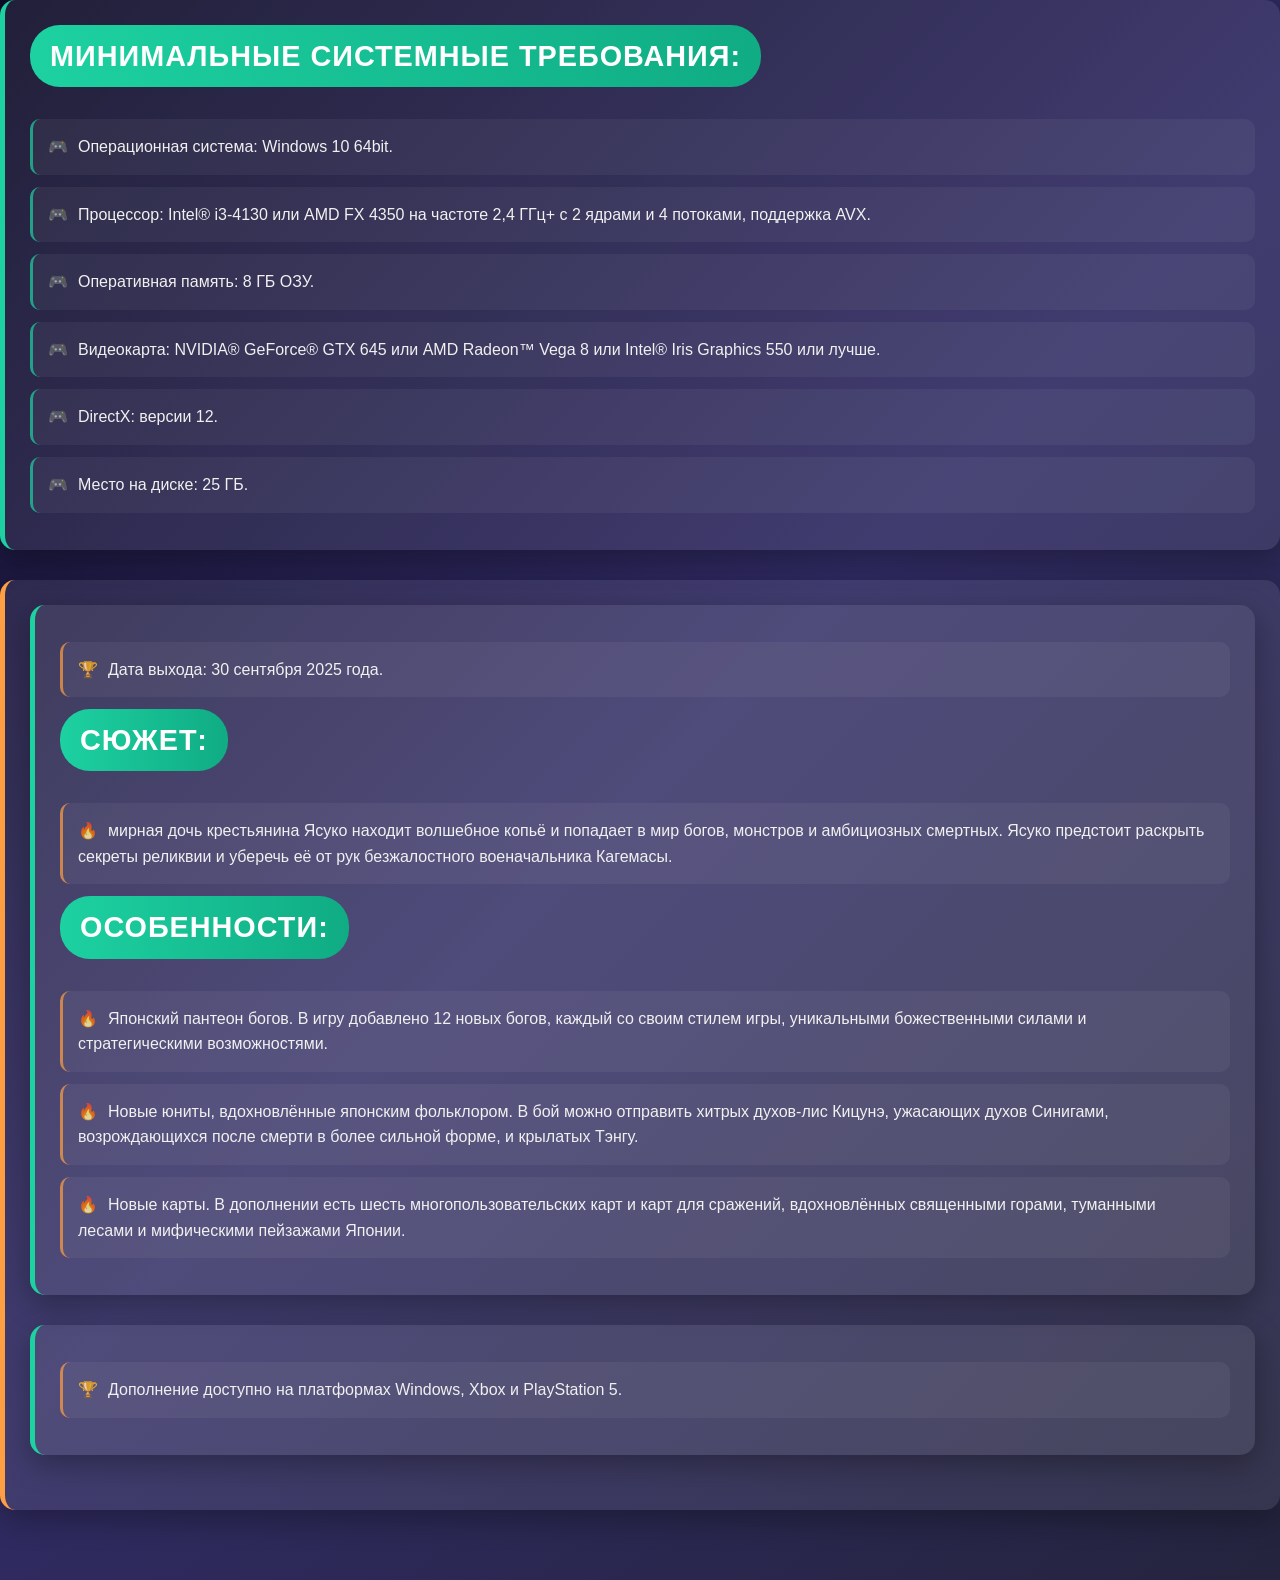
==== AgeofMythologyRetold.html @ ad367be1 "qfdsadgreqg" ====
<!DOCTYPE html>
<html lang="en">
<head>
    <meta charset="UTF-8">
    <meta name="viewport" content="width=device-width, initial-scale=1.0">
    <title>Age of Mythology Retold</title>
    <link rel="stylesheet" href="CSS/style.css">
</head>
<body>
    <div class="new-products">
        <span>Минимальные системные требования:</span>
        <p>Операционная система: Windows 10 64bit.</p>
        <p>Процессор: Intel® i3-4130 или AMD FX 4350 на частоте 2,4 ГГц+ с 2 ядрами и 4 потоками, поддержка AVX.</p>
        <p>Оперативная память: 8 ГБ ОЗУ.</p>
        <p>Видеокарта: NVIDIA® GeForce® GTX 645 или AMD Radeon™ Vega 8 или Intel® Iris Graphics 550 или лучше.</p>
        <p>DirectX: версии 12.</p>
        <p>Место на диске: 25 ГБ.</p>
    </div>

    <div class="popular">
        <div class="new-products">
            <p>Дата выхода: 30 сентября 2025 года.</p>
            <span>Сюжет:</span>
            <p>мирная дочь крестьянина Ясуко находит волшебное копьё и попадает в мир богов, 
                монстров и амбициозных смертных. Ясуко предстоит раскрыть секреты реликвии и уберечь
                 её от рук безжалостного военачальника Кагемасы.</p>
            <span>Особенности:</span>
            <p>Японский пантеон богов. В игру добавлено 12 новых богов, каждый со своим стилем игры, 
                уникальными божественными силами и стратегическими возможностями.</p>
            <p>Новые юниты, вдохновлённые японским фольклором. В бой можно отправить хитрых духов-лис Кицунэ, ужасающих духов Синигами,
                 возрождающихся после смерти в более сильной форме, и крылатых Тэнгу.</p>
            <p>Новые карты. В дополнении есть шесть многопользовательских карт и карт для сражений, 
                вдохновлённых священными горами, туманными лесами и мифическими пейзажами Японии.</p>
        </div>
        <div class="new-products">
            <p>Дополнение доступно на платформах Windows, Xbox и PlayStation 5. </p>
        </div>
        
    </div>
        <a href="index.html" class="btn btn2">Назад.</a>
    
    
</body>
</html>
---- CSS/style.css ----
* {
    margin: 0;
    padding: 0;
    box-sizing: border-box;
    font-family: 'Segoe UI', Tahoma, Geneva, Verdana, sans-serif;
}

body {
    background: linear-gradient(135deg, #0f0c29, #302b63, #24243e);
    color: #f0f0f0;
    line-height: 1.6;
    min-height: 100vh;
    padding-bottom: 40px;
}


.intro {
    text-align: center;
    padding: 30px 20px;
    background: rgba(0, 0, 0, 0.7);
    border-bottom: 3px solid #ff4757;
    margin-bottom: 20px;
}

.intro h1 {
    font-size: 2.8rem;
    color: #fff;
    text-shadow: 0 2px 10px rgba(255, 71, 87, 0.5);
    letter-spacing: 1px;
}


section {
    max-width: 1200px;
    margin: 0 auto;
    padding: 0 20px;
}


.intro2 {
    text-align: center;
    margin: 30px 0 40px;
    padding: 20px;
    background: rgba(255, 255, 255, 0.05);
    border-radius: 15px;
    backdrop-filter: blur(10px);
    border: 1px solid rgba(255, 255, 255, 0.1);
}

.intro2 h2 {
    font-size: 1.8rem;
    color: #70a1ff;
    font-weight: 300;
}


.new-products, .popular {
    background: rgba(255, 255, 255, 0.08);
    border-radius: 15px;
    padding: 25px;
    margin-bottom: 30px;
    box-shadow: 0 10px 30px rgba(0, 0, 0, 0.3);
    border-left: 5px solid;
    transition: transform 0.3s ease, box-shadow 0.3s ease;
}

.new-products:hover, .popular:hover {
    transform: translateY(-5px);
    box-shadow: 0 15px 35px rgba(0, 0, 0, 0.4);
}


.new-products {
    border-left-color: #1dd1a1;
}

.popular {
    border-left-color: #ff9f43;
}


.new-products > span, .popular > span {
    display: inline-block;
    font-size: 1.8rem;
    font-weight: bold;
    margin-bottom: 20px;
    padding: 8px 20px;
    border-radius: 30px;
    color: white;
    text-transform: uppercase;
    letter-spacing: 1px;
}

.new-products > span {
    background: linear-gradient(90deg, #1dd1a1, #10ac84);
}

.popular > span {
    background: linear-gradient(90deg, #ff9f43, #ff793f);
}


.new-products p, .popular p {
    background: rgba(255, 255, 255, 0.05);
    padding: 15px;
    margin: 12px 0;
    border-radius: 10px;
    border-left: 3px solid;
    transition: background 0.3s ease;
}

.new-products p:hover, .popular p:hover {
    background: rgba(255, 255, 255, 0.1);
}

.new-products p {
    border-left-color: rgba(29, 209, 161, 0.7);
}

.popular p {
    border-left-color: rgba(255, 159, 67, 0.7);
}


.popular p strong {
    color: #ff9f43;
    font-size: 1.2rem;
    display: block;
    margin-bottom: 5px;
}


.new-products p:before {
    content: "🎮";
    margin-right: 10px;
    opacity: 0.8;
}

.popular p:before {
    content: "🔥";
    margin-right: 10px;
    opacity: 0.8;
}

.popular p:first-of-type:before {
    content: "🏆";
}

.btn {
    padding: 8px 15px;  
    border-left-color: rgba(29, 209, 161, 0.7);  
    color: #10ac84;
    text-decoration: none;  
    border: none;  
    border-radius: 4px;  
    font-weight: bold;  
    display: inline-block;
}

.btn2 {
    padding: 16px 20px;  
    background-color: #ff4757;
    color: black;
    text-decoration: none;  
    border: none;  
    border-radius: 20px;  
    font-weight: bold;  
    display: inline-block;
    position: fixed;
     border-radius: 200px;
    top: 700px;
    left: 1400px;
     z-index: 2000;
}
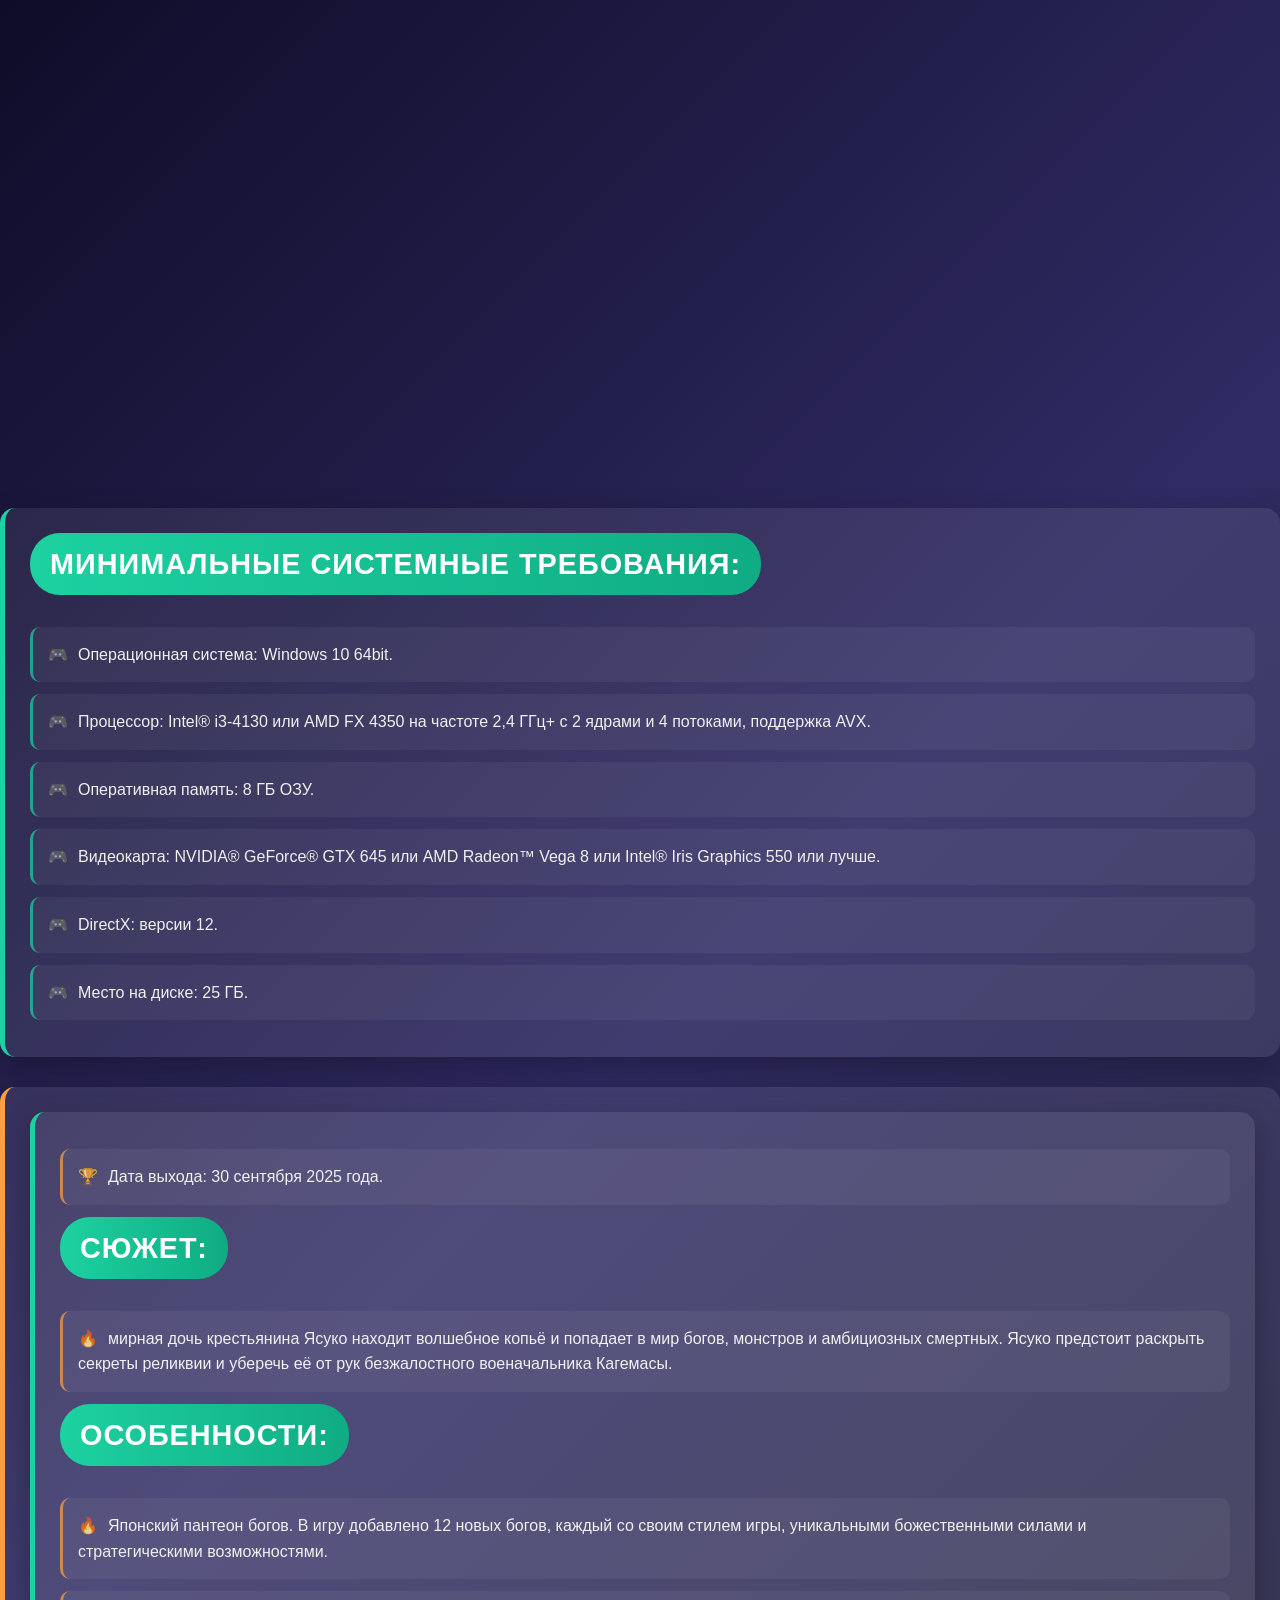
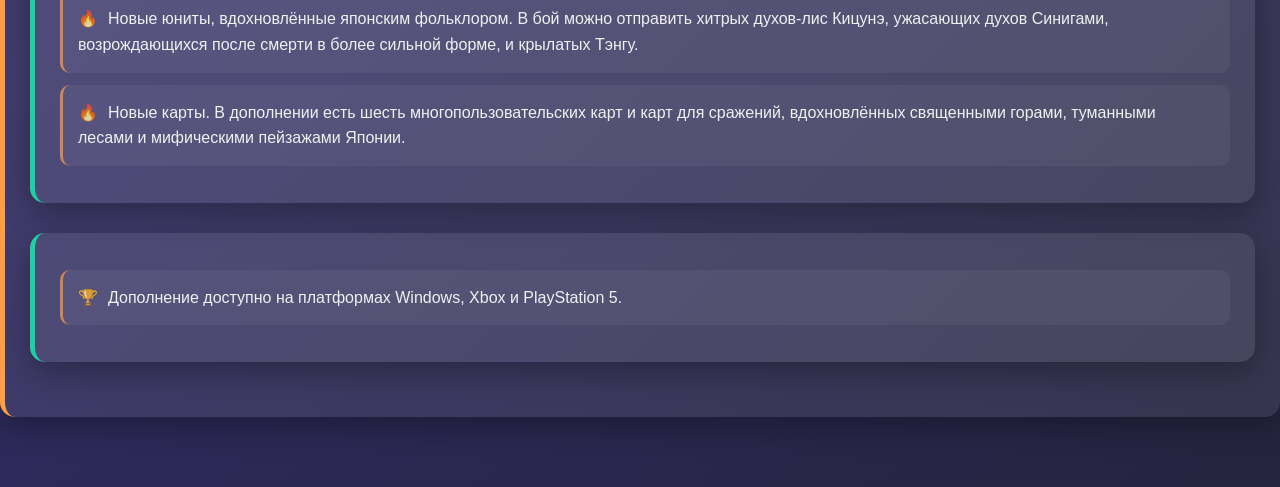
==== commit 10d18c5e: "aersagr" ====
--- a/AgeofMythologyRetold.html
+++ b/AgeofMythologyRetold.html
@@ -7,7 +7,10 @@
     <link rel="stylesheet" href="CSS/style.css">
 </head>
 <body>
-    <div class="new-products">
+    <div class="new-products; video">
+        <iframe width="700" height="500" src="https://www.youtube.com/embed/jbx_Ms3jTcY?si=ZhyLSQJ-H6OerIqk" title="YouTube video player" frameborder="0" allow="accelerometer; autoplay; clipboard-write; encrypted-media; gyroscope; picture-in-picture; web-share" referrerpolicy="strict-origin-when-cross-origin" allowfullscreen></iframe>
+        </div>
+        <div class="new-products">
         <span>Минимальные системные требования:</span>
         <p>Операционная система: Windows 10 64bit.</p>
         <p>Процессор: Intel® i3-4130 или AMD FX 4350 на частоте 2,4 ГГц+ с 2 ядрами и 4 потоками, поддержка AVX.</p>
--- a/CSS/style.css
+++ b/CSS/style.css
@@ -171,4 +171,8 @@
     top: 700px;
     left: 1400px;
      z-index: 2000;
+}
+
+.video {
+    border-style: none;
 }
